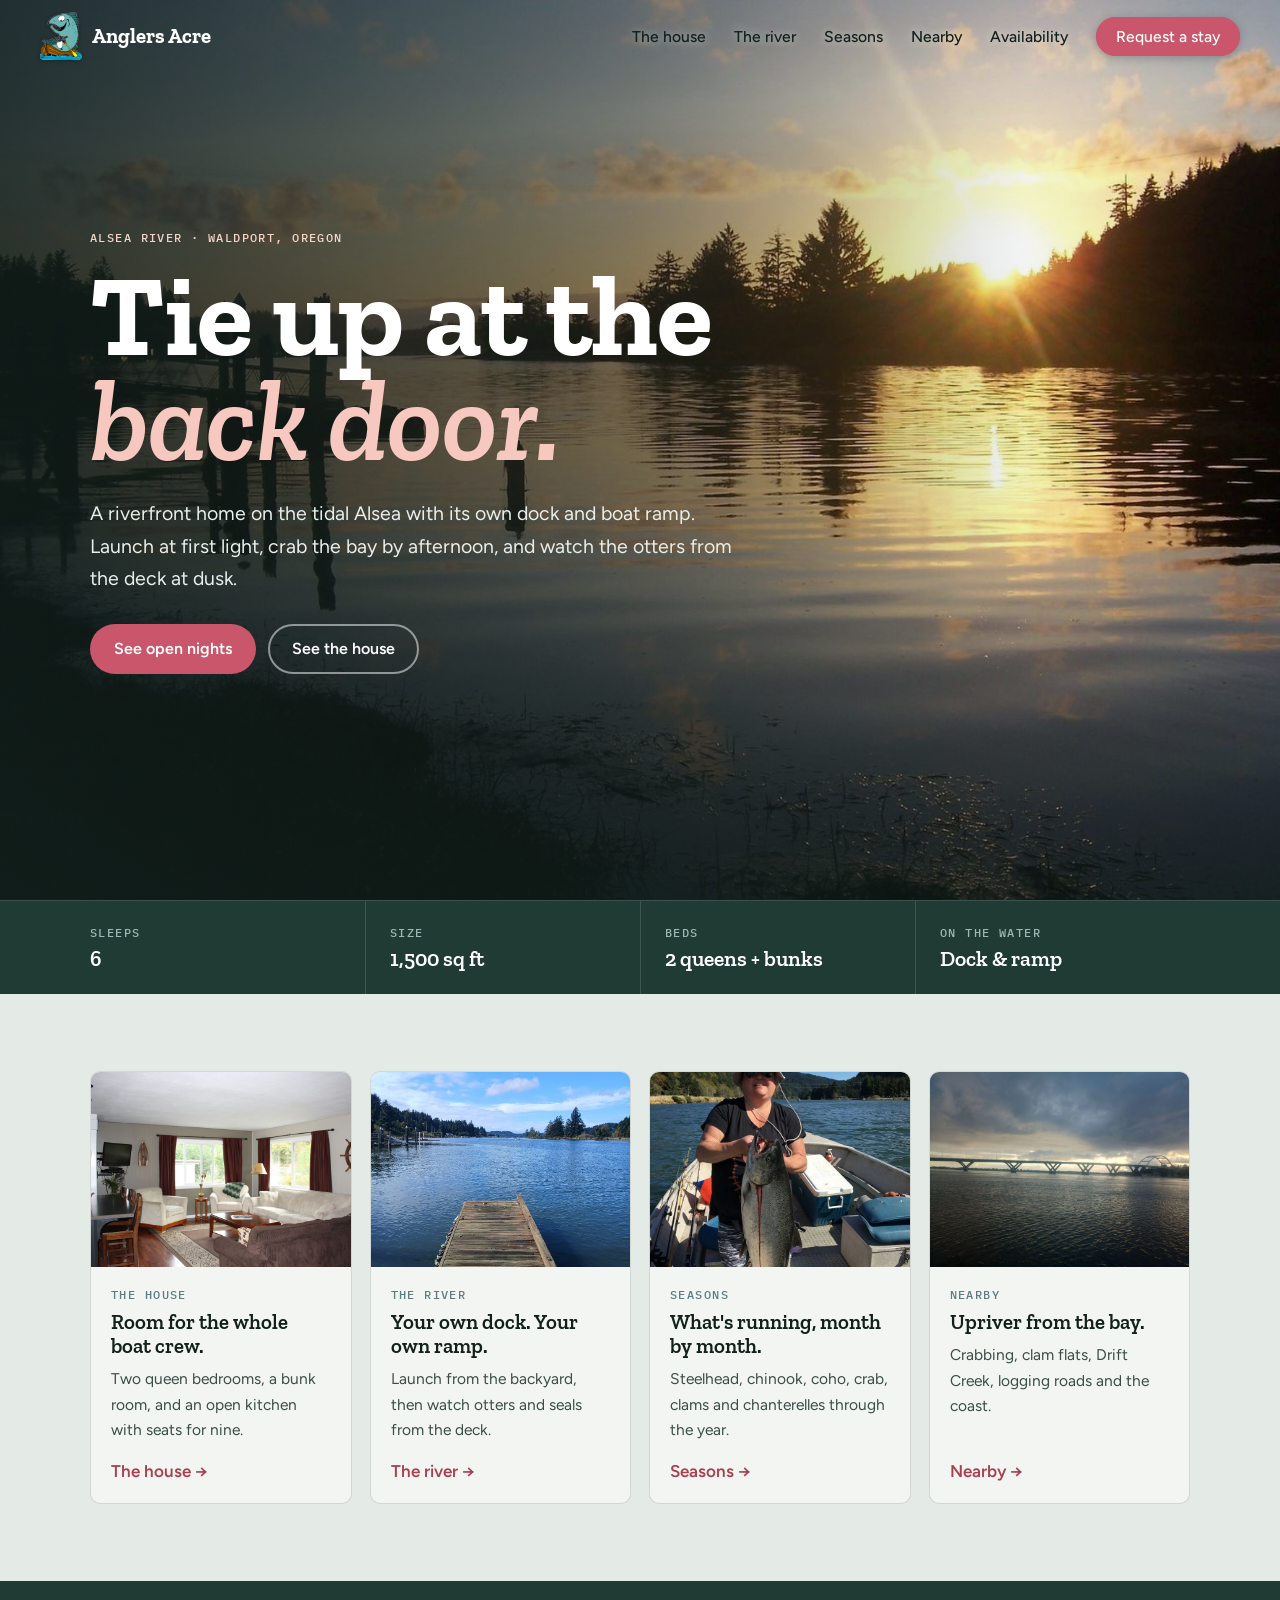
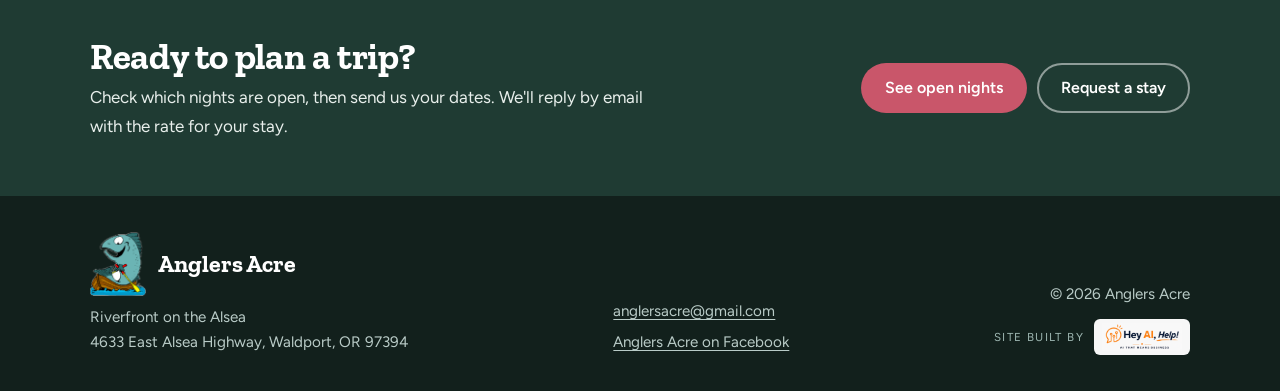
==== index.html @ c08b8426 "Anglers Acre website Seven-page static site for Anglers Acre, a riverfront rental on the Alsea River" ====
<!doctype html>
<html lang="en">
<head>
<meta charset="utf-8">
<meta name="viewport" content="width=device-width, initial-scale=1">
<title>Anglers Acre | Riverfront Rental on the Alsea River, Waldport, Oregon</title>
<meta name="description" content="A three-bedroom riverfront home on the tidal Alsea River near Waldport, Oregon, with a private dock and boat ramp. Fish, crab, clam and watch the river from the back deck.">
<meta property="og:title" content="Anglers Acre — Riverfront on the Alsea">
<meta property="og:description" content="Private dock and boat ramp, three sleeping areas, and the Alsea River out the back door. Waldport, Oregon.">
<meta property="og:type" content="website">
<meta property="og:image" content="https://anglersacre.com/images/photos/hero-sunset-1600.jpg">
<meta property="og:url" content="https://anglersacre.com/">
<link rel="canonical" href="https://anglersacre.com/">
<link rel="preload" as="image" href="images/photos/hero-sunset-1600.jpg" imagesrcset="images/photos/hero-sunset-900.jpg 900w, images/photos/hero-sunset-1600.jpg 1600w" imagesizes="100vw">
<link rel="icon" href="/images/favicon-64.png" type="image/png">
<link rel="apple-touch-icon" href="/images/apple-touch-icon.png">
<link rel="preconnect" href="https://fonts.googleapis.com">
<link rel="preconnect" href="https://fonts.gstatic.com" crossorigin>
<link href="https://fonts.googleapis.com/css2?family=Figtree:wght@400;500;600&family=IBM+Plex+Mono:wght@500&family=Zilla+Slab:ital,wght@0,600;0,700;1,600&display=swap" rel="stylesheet">
<link rel="stylesheet" href="css/styles.css">
<script type="application/ld+json">
{
  "@context": "https://schema.org",
  "@type": "VacationRental",
  "name": "Anglers Acre",
  "url": "https://anglersacre.com/",
  "image": "https://anglersacre.com/images/photos/hero-sunset-1600.jpg",
  "logo": "https://anglersacre.com/images/logo.png",
  "sameAs": ["https://www.facebook.com/Anglers-Acre-401873870023617/"],
  "description": "Riverfront vacation home on the Alsea River with a private dock and boat ramp.",
  "email": "anglersacre@gmail.com",
  "address": {
    "@type": "PostalAddress",
    "streetAddress": "4633 East Alsea Highway",
    "addressLocality": "Waldport",
    "addressRegion": "OR",
    "postalCode": "97394",
    "addressCountry": "US"
  },
  "containsPlace": {
    "@type": "Accommodation",
    "floorSize": { "@type": "QuantitativeValue", "value": 1500, "unitCode": "FTK" },
    "numberOfBedrooms": 2,
    "occupancy": { "@type": "QuantitativeValue", "maxValue": 6 }
  },
  "amenityFeature": [
    { "@type": "LocationFeatureSpecification", "name": "Private boat dock", "value": true },
    { "@type": "LocationFeatureSpecification", "name": "Private boat ramp", "value": true },
    { "@type": "LocationFeatureSpecification", "name": "Full kitchen", "value": true }
  ]
}
</script>
</head>
<body>
<a class="skip" href="#main">Skip to content</a>

<header class="site-head" id="top">
  <a class="brand" href="#top" aria-label="Anglers Acre home">
    <img class="brand-mark" src="images/logo.png" alt="" width="116" height="132">
    <span>Anglers Acre</span>
  </a>
  <nav class="nav" aria-label="Main">
    <button class="nav-toggle" aria-expanded="false" aria-controls="nav-list">Menu</button>
    <ul id="nav-list">
      <li><a href="house.html">The house</a></li>
      <li><a href="river.html">The river</a></li>
      <li><a href="seasons.html">Seasons</a></li>
      <li><a href="nearby.html">Nearby</a></li>
      <li><a href="availability.html">Availability</a></li>
      <li><a class="nav-cta" href="book.html">Request a stay</a></li>
    </ul>
  </nav>
</header>

<main id="main">

  <!-- HERO: the dock at dusk -->
  <section class="hero" aria-labelledby="hero-title">
    <img class="hero-photo" src="images/photos/hero-sunset-900.jpg" srcset="images/photos/hero-sunset-900.jpg 900w, images/photos/hero-sunset-1600.jpg 1600w" sizes="100vw" alt="Sunset over the Alsea River, with dock pilings and spruce on the far bank" fetchpriority="high" decoding="async">

    <div class="hero-copy">
      <p class="eyebrow mono">Alsea River &middot; Waldport, Oregon</p>
      <h1 id="hero-title">Tie up at the<br><em>back door.</em></h1>
      <p class="lede">A riverfront home on the tidal Alsea with its own dock and boat ramp. Launch at first light, crab the bay by afternoon, and watch the otters from the deck at dusk.</p>
      <div class="hero-actions">
        <a class="btn btn-accent" href="availability.html">See open nights</a>
        <a class="btn btn-ghost" href="house.html">See the house</a>
      </div>
    </div>
  </section>

  <!-- QUICK FACTS: a tackle-box tag strip -->
  <section class="facts" aria-label="Quick facts">
    <ul>
      <li><span class="mono">Sleeps</span><strong>6</strong></li>
      <li><span class="mono">Size</span><strong>1,500 sq ft</strong></li>
      <li><span class="mono">Beds</span><strong>2 queens + bunks</strong></li>
      <li><span class="mono">On the water</span><strong>Dock &amp; ramp</strong></li>
    </ul>
  </section>

  <!-- PREVIEWS: one card per page -->
  <section class="previews" aria-label="Explore Anglers Acre">
    <div class="wrap">
      <div class="preview-grid">
        <a class="preview" href="house.html">
          <span class="preview-img"><img src="images/photos/living-room-900.jpg" alt="Living room with sofas and windows onto the yard" loading="lazy" decoding="async"></span>
          <span class="eyebrow mono">The house</span>
          <span class="preview-title">Room for the whole boat crew.</span>
          <span class="preview-text">Two queen bedrooms, a bunk room, and an open kitchen with seats for nine.</span>
          <span class="preview-go">The house &rarr;</span>
        </a>
        <a class="preview" href="river.html">
          <span class="preview-img"><img src="images/photos/dock-blue-sky-900.jpg" alt="Wooden dock reaching into the river under a blue sky" loading="lazy" decoding="async"></span>
          <span class="eyebrow mono">The river</span>
          <span class="preview-title">Your own dock. Your own ramp.</span>
          <span class="preview-text">Launch from the backyard, then watch otters and seals from the deck.</span>
          <span class="preview-go">The river &rarr;</span>
        </a>
        <a class="preview" href="seasons.html">
          <span class="preview-img"><img src="images/photos/catch-chinook-boat-900.jpg" alt="A guest in a boat holding up a large chinook salmon" loading="lazy" decoding="async"></span>
          <span class="eyebrow mono">Seasons</span>
          <span class="preview-title">What's running, month by month.</span>
          <span class="preview-text">Steelhead, chinook, coho, crab, clams and chanterelles through the year.</span>
          <span class="preview-go">Seasons &rarr;</span>
        </a>
        <a class="preview" href="nearby.html">
          <span class="preview-img"><img src="images/photos/alsea-bay-bridge-900.jpg" alt="The arched Alsea Bay Bridge over the bay at Waldport" loading="lazy" decoding="async"></span>
          <span class="eyebrow mono">Nearby</span>
          <span class="preview-title">Upriver from the bay.</span>
          <span class="preview-text">Crabbing, clam flats, Drift Creek, logging roads and the coast.</span>
          <span class="preview-go">Nearby &rarr;</span>
        </a>
      </div>
    </div>
  </section>

  <!-- CTA -->
  <section class="cta-band" aria-labelledby="cta-title">
    <div class="wrap cta-inner">
      <div>
        <h2 id="cta-title">Ready to plan a trip?</h2>
        <p>Check which nights are open, then send us your dates. We'll reply by email with the rate for your stay.</p>
      </div>
      <div class="cta-actions">
        <a class="btn btn-accent" href="availability.html">See open nights</a>
        <a class="btn btn-ghost" href="book.html">Request a stay</a>
      </div>
    </div>
  </section>

</main>

<footer class="site-foot">
  <div class="wrap foot-grid">
    <div>
      <p class="foot-brand"><img src="images/logo.png" alt="" width="116" height="132" loading="lazy">Anglers Acre</p>
      <p>Riverfront on the Alsea<br>4633 East Alsea Highway, Waldport, OR 97394</p>
    </div>
    <div>
      <p><a href="mailto:anglersacre@gmail.com">anglersacre@gmail.com</a></p>
      <p><a href="https://www.facebook.com/Anglers-Acre-401873870023617/" rel="noopener">Anglers Acre on Facebook</a></p>
    </div>
    <div class="foot-copy">
      <span>&copy; <span id="year">2026</span> Anglers Acre</span>
      <span class="built-by">Site built by
        <a href="https://heyaihelp.com" target="_blank" rel="noopener" aria-label="Hey AI, Help! (opens HeyAIHelp.com)"><img src="images/heyaihelp-logo.png" alt="Hey AI, Help! AI that means business" width="440" height="154" loading="lazy"></a>
      </span>
    </div>
  </div>
</footer>

<script src="js/main.js" defer></script>
</body>
</html>
---- css/styles.css ----
/* Anglers Acre — palette from the river at dusk */
:root {
  --fog: #e4eae6;       /* page background: coastal fog */
  --paper: #f2f5f2;     /* cards */
  --ink: #12201c;       /* text */
  --spruce: #1f3b33;    /* deep sections */
  --tide: #5c7c82;      /* secondary text, rules */
  --steelhead: #c9566a; /* accent: the steelhead's red stripe */
  --steelhead-dk: #a8404f;
  --line: rgba(18, 32, 28, .14);

  --display: "Zilla Slab", Georgia, serif;
  --body: "Figtree", system-ui, sans-serif;
  --mono: "IBM Plex Mono", ui-monospace, monospace;

  --wrap: 1180px;
  --gutter: clamp(16px, 4vw, 40px);
  --radius: 10px;
  --section: clamp(48px, 6vw, 80px);
}

*, *::before, *::after { box-sizing: border-box; }
html { scroll-behavior: smooth; scroll-padding-top: 72px; }
body {
  margin: 0;
  background: var(--fog);
  color: var(--ink);
  font: 400 1.0625rem/1.65 var(--body);
  -webkit-font-smoothing: antialiased;
}
img, svg { display: block; max-width: 100%; }
[hidden] { display: none !important; }
a { color: inherit; text-underline-offset: .2em; }
a:hover { color: var(--steelhead-dk); }
:focus-visible { outline: 3px solid var(--steelhead); outline-offset: 3px; border-radius: 4px; }

h1, h2, h3 { font-family: var(--display); font-weight: 700; line-height: 1.05; margin: 0; letter-spacing: -.01em; }
h2 { font-size: clamp(2rem, 4.4vw, 3.2rem); max-width: 18ch; }
h3 { font-size: 1.35rem; font-weight: 600; }
p { margin: 0 0 1em; }

.mono { font-family: var(--mono); font-weight: 500; font-size: .74rem; letter-spacing: .12em; text-transform: uppercase; }
.eyebrow { color: var(--tide); margin-bottom: 14px; }
.wrap { max-width: var(--wrap); margin: 0 auto; padding: 0 var(--gutter); }
.section-head { max-width: 640px; margin-bottom: clamp(24px, 3vw, 36px); }
.section-head h2 { margin-bottom: 14px; }
.section-head > p:last-child { margin-bottom: 0; }
.section-head > p:last-child { color: #3a4d48; font-size: 1.1rem; }

.skip { position: absolute; left: -9999px; top: 8px; background: var(--ink); color: #fff; padding: 8px 14px; z-index: 100; }
.skip:focus { left: 8px; }

/* ---------- buttons ---------- */
.btn {
  display: inline-block; text-decoration: none; cursor: pointer;
  font: 600 1rem/1 var(--body); padding: 15px 22px; border-radius: 999px;
  border: 2px solid transparent; transition: background .2s, color .2s, border-color .2s;
}
.btn-accent { background: var(--steelhead); color: #fff; }
.btn-accent:hover { background: var(--steelhead-dk); color: #fff; }
.btn-ghost { border-color: rgba(255,255,255,.5); color: #fff; }
.btn-ghost:hover { border-color: #fff; color: #fff; background: rgba(255,255,255,.08); }

/* ---------- header ---------- */
.site-head {
  position: absolute; inset: 0 0 auto; z-index: 20;
  display: flex; align-items: center; justify-content: space-between;
  padding: 18px var(--gutter); color: #fff;
}
.site-head.is-stuck {
  position: fixed; background: rgba(18, 32, 28, .92); backdrop-filter: blur(8px);
  padding-top: 12px; padding-bottom: 12px;
}
.brand { display: flex; align-items: center; gap: 10px; white-space: nowrap; text-decoration: none; font: 700 1.3rem/1 var(--display); }
.brand:hover { color: #fff; }
.brand-mark { width: auto; height: 48px; margin: -6px 0; filter: drop-shadow(0 1px 2px rgba(0,0,0,.35)); }
.nav ul { list-style: none; margin: 0; padding: 0; display: flex; align-items: center; gap: 28px; }
.nav a { text-decoration: none; font-weight: 500; font-size: .98rem; }
.nav a:hover { color: #f3c9c2; }
.nav .nav-cta {
  background: var(--steelhead); color: #fff; border: 2px solid var(--steelhead);
  padding: 8px 18px; border-radius: 999px; box-shadow: 0 2px 10px rgba(18,32,28,.25);
}
.nav .nav-cta:hover { background: var(--steelhead-dk); border-color: var(--steelhead-dk); color: #fff; }
.nav-toggle { display: none; }
@media (min-width: 761px) {
  .site-head:not(.solid):not(.is-stuck) .nav a { color: var(--ink); text-shadow: 0 0 10px rgba(255,255,255,.55); }
  .site-head:not(.solid):not(.is-stuck) .nav a:hover { color: var(--steelhead-dk); }
  .site-head:not(.solid):not(.is-stuck) .nav .nav-cta { color: #fff; text-shadow: none; }
  .site-head:not(.solid):not(.is-stuck) .nav .nav-cta:hover { color: #fff; }
}

/* ---------- hero ---------- */
.hero {
  position: relative; min-height: min(100vh, 900px); min-height: min(100svh, 900px);
  display: flex; align-items: center; overflow: hidden; color: #fff;
  background: var(--spruce);
}
.hero-photo { position: absolute; inset: 0; width: 100%; height: 100%; object-fit: cover; object-position: 70% 55%; }
.hero::after { /* keep the headline readable over the sky */
  content: ""; position: absolute; inset: 0;
  background:
    linear-gradient(90deg, rgba(18,32,28,.78) 0%, rgba(18,32,28,.4) 50%, rgba(18,32,28,.05) 80%),
    linear-gradient(0deg, rgba(18,32,28,.55) 0%, transparent 35%);
  pointer-events: none;
}
.hero-copy {
  position: relative; z-index: 2; max-width: var(--wrap); width: 100%;
  margin: 0 auto; padding: 110px var(--gutter) 12vh;
}
.hero .eyebrow { color: #f3d6c8; }
.hero h1 { font-size: clamp(3.2rem, 9vw, 7.2rem); line-height: .92; margin-bottom: 24px; }
.hero h1 em { font-style: italic; font-weight: 600; color: #f6c8bf; }
.lede { max-width: 34em; font-size: clamp(1.05rem, 1.6vw, 1.22rem); color: #e8efec; }
.hero-actions { display: flex; flex-wrap: wrap; gap: 12px; margin-top: 30px; }


/* ---------- quick facts ---------- */
.facts { background: var(--spruce); color: #fff; border-top: 1px solid rgba(255,255,255,.12); }
.facts ul {
  list-style: none; margin: 0 auto; padding: 0 var(--gutter); max-width: var(--wrap);
  display: grid; grid-template-columns: repeat(4, 1fr);
}
.facts li { padding: 22px 0; display: flex; flex-direction: column; gap: 4px; }
.facts li + li { padding-left: 24px; border-left: 1px solid rgba(255,255,255,.14); }
.facts .mono { color: #9fb8b3; }
.facts strong { font: 600 1.35rem/1.2 var(--display); }

/* ---------- house ---------- */
.house { padding: var(--section) 0; }
.rooms { display: grid; grid-template-columns: repeat(4, 1fr); gap: 18px; }
.room { background: var(--paper); border: 1px solid var(--line); border-radius: var(--radius); padding: 24px; }
.room-art { color: var(--tide); width: 84px; margin-bottom: 18px; }
.room h3 { margin-bottom: 8px; }
.room p { color: #3a4d48; font-size: .98rem; margin: 0; }

.gallery {
  margin: 28px 0 0; display: grid; gap: 12px; grid-auto-flow: dense;
  grid-template-columns: repeat(4, 1fr); grid-auto-rows: 190px;
}
.shot { position: relative; margin: 0; border-radius: var(--radius); overflow: hidden; background: var(--tide); }
.shot img { width: 100%; height: 100%; object-fit: cover; transition: transform .6s ease; }
.shot:hover img { transform: scale(1.03); }
.shot img[src*="bath-vanity"] { object-position: 50% 80%; }
.shot img[src*="images/photos/bathroom"] { object-position: 50% 60%; }
.shot-big { grid-column: span 2; grid-row: span 2; }
.shot-wide { grid-column: span 2; }
.shot figcaption {
  position: absolute; left: 12px; bottom: 12px; color: #fff;
  background: rgba(18,32,28,.66); padding: 6px 10px; border-radius: 6px;
}
.river-photos { display: grid; grid-template-columns: 1.4fr 1fr; gap: 14px; height: 420px; }
.river .sightings { margin-top: 24px; }
.river-grid p:last-of-type { margin-bottom: 0; }
.nearby-photos { display: grid; grid-template-columns: 1fr 1fr; gap: 14px; height: 280px; margin-bottom: 28px; }

/* ---------- river ---------- */
.river { background: var(--spruce); color: #e8efec; padding: var(--section) 0; }
.river .eyebrow { color: #9fb8b3; }
.river h2 { color: #fff; margin-bottom: 22px; }
.river-grid { display: grid; grid-template-columns: 1.3fr 1fr; gap: clamp(32px, 6vw, 88px); align-items: center; }
.river-grid p { max-width: 36em; }
.sightings { list-style: none; margin: 0; padding: 0; border-top: 1px solid rgba(255,255,255,.18); }
.sightings li {
  display: flex; justify-content: space-between; align-items: baseline; gap: 16px;
  padding: 18px 0; border-bottom: 1px solid rgba(255,255,255,.18);
  font: 600 1.3rem/1.2 var(--display); color: #fff;
}
.sightings .mono { order: 2; color: #f3c9c2; }

/* ---------- river photo strip ---------- */
.strip { padding: var(--section) 0 0; }
.strip-head h2 { margin-bottom: 20px; }
.strip-list {
  list-style: none; margin: 0; display: flex; gap: 12px; overflow-x: auto;
  scroll-snap-type: x mandatory; scroll-padding-left: max(var(--gutter), calc((100vw - var(--wrap)) / 2 + var(--gutter)));
  padding: 0 var(--gutter) 10px max(var(--gutter), calc((100vw - var(--wrap)) / 2 + var(--gutter)));
  scrollbar-width: thin;
}
.strip-list li { flex: 0 0 auto; scroll-snap-align: start; }
.strip-list .shot { width: 300px; height: 400px; }

/* ---------- season board (signature) ---------- */
.seasons { padding: var(--section) 0; }
.board {
  background: var(--paper); border: 1px solid var(--line); border-radius: var(--radius);
  padding: 10px 18px 14px; overflow-x: auto;
}
.board-row {
  display: grid; grid-template-columns: minmax(150px, 210px) repeat(12, minmax(30px, 1fr));
  align-items: center; min-width: 620px; position: relative;
}
.board-row + .board-row { border-top: 1px solid var(--line); }
.board-label { font: 600 1.05rem/1.2 var(--display); padding: 14px 12px 14px 0; position: sticky; left: 0; z-index: 1; background: var(--paper); }
.board-label small { display: block; font: 500 .66rem/1.4 var(--mono); letter-spacing: .1em; text-transform: uppercase; color: var(--tide); }
.board-months span { font: 500 .72rem/1 var(--mono); color: var(--tide); text-align: center; padding: 12px 0; }
.board-months .board-label { text-align: left; font: 500 .72rem/1 var(--mono); letter-spacing: .12em; text-transform: uppercase; }
.cell { height: 16px; margin: 0 1px; border-radius: 3px; }
.cell.s1 { background: rgba(201, 86, 106, .22); }
.cell.s2 { background: rgba(201, 86, 106, .55); }
.cell.s3 { background: var(--steelhead); }
.board-months .is-now { color: var(--ink); font-weight: 700; }
.board-months .is-now::after { content: ""; display: block; width: 6px; height: 6px; margin: 6px auto 0; border-radius: 50%; background: var(--ink); }
.cell.is-now { box-shadow: 0 0 0 2px var(--ink); }
.cell.s0.is-now { background: rgba(18,32,28,.06); }

.board-key { display: flex; flex-wrap: wrap; gap: 20px; margin-top: 16px; color: var(--tide); }
.board-key span { display: inline-flex; align-items: center; gap: 8px; }
.board-key i { width: 22px; height: 12px; border-radius: 3px; display: inline-block; }
.board-key .k1 { background: rgba(201,86,106,.22); }
.board-key .k2 { background: rgba(201,86,106,.55); }
.board-key .k3 { background: var(--steelhead); }
.board-key .now-key i { box-shadow: 0 0 0 2px var(--ink); background: transparent; }
.board-now { margin: 16px 0 0; font: 600 1.25rem/1.4 var(--display); max-width: 40em; }
.board-now:empty { display: none; }

.catches-head { margin-top: clamp(32px, 4vw, 48px); }
.catches-head .eyebrow { margin-bottom: 8px; }
.catches-head h3 { font-size: clamp(1.4rem, 2.4vw, 1.8rem); margin-bottom: 16px; }
.catches { display: flex; gap: 12px; height: 270px; }
.catches .shot { flex: clamp(1, var(--ar), 1.4) 1 0; min-width: 0; }

/* ---------- nearby ---------- */
.nearby { padding: 0 0 var(--section); }
.reach { display: grid; grid-template-columns: repeat(3, 1fr); gap: 0; border-top: 2px solid var(--ink); }
.reach-col { padding: 22px 28px 0 0; }
.reach-col + .reach-col { padding-left: 28px; border-left: 1px solid var(--line); }
.reach-col h3 { margin-bottom: 16px; }
.reach-col h3 .mono { display: block; color: var(--steelhead-dk); margin-bottom: 8px; }
.reach-col ul { list-style: none; margin: 0; padding: 0; }
.reach-col li { padding: 10px 0; border-bottom: 1px solid var(--line); color: #3a4d48; }
.reach-col li strong { color: var(--ink); font-weight: 600; }

/* ---------- book ---------- */
.book { background: var(--spruce); color: #e8efec; padding: var(--section) 0; }
.book .eyebrow { color: #9fb8b3; }
.book h2 { color: #fff; margin-bottom: 20px; }
.book-grid { display: grid; grid-template-columns: 1fr 1.15fr; gap: clamp(32px, 6vw, 80px); align-items: start; }
.book-direct { margin-top: 20px; }
.book-logo { width: auto; height: 96px; margin-bottom: 14px; filter: drop-shadow(0 2px 4px rgba(0,0,0,.3)); }
.book-direct a, .book address a { color: #f6c8bf; font-weight: 600; }
.book address { font-style: normal; color: #b9cbc7; margin-top: 16px; }

.book-form { background: var(--paper); color: var(--ink); border-radius: 14px; padding: clamp(22px, 4vw, 36px); display: grid; gap: 16px; }
.book-form label { display: grid; gap: 6px; font-weight: 600; font-size: .95rem; }
.book-form .opt { font-weight: 400; color: var(--tide); }
.field-row { display: grid; grid-template-columns: 1fr 1fr; gap: 16px; }
.book-form input, .book-form select, .book-form textarea {
  font: 400 1rem/1.4 var(--body); color: var(--ink); width: 100%;
  background: #fff; border: 1.5px solid #b7c5c1; border-radius: 8px; padding: 12px 13px;
}
.book-form input:focus, .book-form select:focus, .book-form textarea:focus { outline: none; border-color: var(--steelhead); box-shadow: 0 0 0 3px rgba(201,86,106,.2); }
.book-form .btn { justify-self: start; border: 0; }
.form-note { font-size: .88rem; color: var(--tide); margin: 0; }
.form-error { color: var(--steelhead-dk); font-weight: 600; margin: 0; }
.hp { position: absolute; left: -9999px; }

/* ---------- footer ---------- */
.site-foot { background: var(--ink); color: #b9cbc7; padding: 36px 0; font-size: .95rem; }
.site-foot p { margin-bottom: .4em; }
.site-foot p:last-child { margin-bottom: 0; }
.foot-grid { display: grid; grid-template-columns: 1.4fr 1fr auto; gap: 24px; align-items: end; }
.foot-brand { font: 700 1.5rem/1 var(--display); color: #fff; display: flex; align-items: center; gap: 12px; }
.foot-brand img { width: auto; height: 64px; }
.site-foot a:hover { color: #f6c8bf; }
.foot-copy { margin: 0; display: flex; flex-direction: column; align-items: flex-end; gap: 12px; }
.built-by { display: flex; align-items: center; gap: 10px; font-size: .72rem; letter-spacing: .12em; text-transform: uppercase; white-space: nowrap; color: #9fb8b3; }
.built-by a { display: block; background: #f7f7f7; border-radius: 6px; padding: 4px 8px; transition: transform .2s, box-shadow .2s; }
.built-by a:hover { transform: translateY(-2px); box-shadow: 0 8px 20px rgba(0,0,0,.4); }
.built-by img { height: 28px; width: 80px; max-width: none; }

/* ---------- inner pages ---------- */
.inner h1 { font-size: clamp(2.2rem, 5vw, 3.6rem); max-width: 18ch; }
.inner .section-head h1 { margin-bottom: 14px; }
.river h1, .book h1 { color: #fff; margin-bottom: 20px; }
.inner > section:first-child { padding-top: clamp(36px, 5vw, 60px); }
.inner > .nearby:first-child { padding-bottom: var(--section); }
.inner > .strip { padding-bottom: 0; }
.next-page { padding: clamp(28px, 4vw, 44px) 0; border-top: 1px solid var(--line); }
.inner > .river + .strip + .next-page, .inner > .book + .next-page { border-top: 0; }
.next-page a {
  display: inline-flex; flex-direction: column; gap: 4px; text-decoration: none;
  font: 700 clamp(1.5rem, 3vw, 2rem)/1.1 var(--display); color: var(--ink);
}
.next-page a .mono { color: var(--tide); }
.next-page a:hover { color: var(--steelhead-dk); }

/* ---------- home previews ---------- */
.previews { padding: var(--section) 0; }
.preview-grid { display: grid; grid-template-columns: repeat(4, 1fr); gap: 18px; }
.preview {
  display: flex; flex-direction: column; text-decoration: none; color: var(--ink);
  background: var(--paper); border: 1px solid var(--line); border-radius: var(--radius); overflow: hidden;
  transition: border-color .2s, transform .2s;
}
.preview:hover { border-color: var(--ink); color: var(--ink); transform: translateY(-2px); }
.preview-img { display: block; aspect-ratio: 4 / 3; overflow: hidden; background: var(--tide); }
.preview-img img { width: 100%; height: 100%; object-fit: cover; }
.preview .eyebrow { margin: 18px 20px 6px; }
.preview-title { margin: 0 20px 8px; font: 600 1.3rem/1.15 var(--display); }
.preview-text { margin: 0 20px; color: #3a4d48; font-size: .97rem; }
.preview-go { margin: auto 20px 18px; padding-top: 14px; font-weight: 600; color: var(--steelhead-dk); }

.cta-band { background: var(--spruce); color: #e8efec; padding: clamp(36px, 5vw, 56px) 0; }
.cta-inner { display: grid; grid-template-columns: 1fr auto; gap: 28px; align-items: center; }
.cta-inner h2 { color: #fff; font-size: clamp(1.7rem, 3vw, 2.3rem); margin-bottom: 8px; max-width: none; }
.cta-inner p { margin: 0; max-width: 34em; }
.cta-actions { display: flex; flex-wrap: wrap; gap: 10px; }

/* ---------- availability page ---------- */
.site-head.solid { position: sticky; top: 0; background: var(--ink); }
.nav a[aria-current="page"]:not(.nav-cta) { text-decoration: underline; text-decoration-color: var(--steelhead); text-decoration-thickness: 2px; text-underline-offset: .45em; }
.cal-link { color: #fff; font-weight: 600; }
.btn-quiet { background: transparent; color: var(--ink); border-color: var(--line); }
.btn-quiet:hover { border-color: var(--ink); color: var(--ink); }

.avail { padding: clamp(32px, 4vw, 52px) 0 var(--section); }
.avail h1 { font-size: clamp(2.2rem, 5vw, 3.6rem); max-width: 16ch; margin-bottom: 18px; }
.cal-bar { display: flex; align-items: center; justify-content: space-between; gap: 12px; margin-bottom: 12px; }
.cal-range { margin: 0; color: var(--ink); font-size: .82rem; }
.cal-nav {
  width: 44px; height: 44px; border-radius: 50%; cursor: pointer;
  background: var(--paper); border: 1.5px solid var(--line); color: var(--ink); font-size: 1.2rem;
}
.cal-nav:hover:not(:disabled) { border-color: var(--ink); }
.cal-nav:disabled { opacity: .35; cursor: default; }

.cal-months { display: grid; grid-template-columns: 1fr 1fr; gap: 18px; min-height: 300px; }
.cal-loading { color: var(--tide); grid-column: 1 / -1; }
.cal-month { background: var(--paper); border: 1px solid var(--line); border-radius: var(--radius); padding: 16px 16px 14px; }
.cal-title { font-size: 1.3rem; font-weight: 600; margin-bottom: 10px; }
.cal-grid { display: grid; grid-template-columns: repeat(7, 1fr); gap: 4px; }
.cal-dow { text-align: center; color: var(--tide); padding-bottom: 6px; font-size: .68rem; }
.cal-day {
  height: 44px; border: 0; border-radius: 8px; cursor: pointer;
  font: 500 .98rem/1 var(--body); color: var(--ink); background: #fff;
  box-shadow: inset 0 0 0 1px var(--line); position: relative;
}
.cal-day:hover:not(:disabled) { box-shadow: inset 0 0 0 2px var(--ink); }
.cal-day.is-today::after { content: ""; position: absolute; left: 50%; bottom: 6px; width: 4px; height: 4px; margin-left: -2px; border-radius: 50%; background: currentColor; }
.cal-day.is-past { background: transparent; box-shadow: none; color: rgba(18,32,28,.28); cursor: default; }
.cal-day.is-booked {
  color: rgba(18,32,28,.45); cursor: not-allowed;
  background: repeating-linear-gradient(135deg, rgba(92,124,130,.22) 0 4px, rgba(92,124,130,.08) 4px 8px);
  text-decoration: line-through;
}
.cal-day.is-booked:not([aria-disabled]) { cursor: pointer; }
.cal-day.is-stay { background: rgba(201,86,106,.2); box-shadow: none; }
.cal-day.is-arrive, .cal-day.is-leave { background: var(--steelhead); color: #fff; box-shadow: none; text-decoration: none; }

.cal-key { display: flex; flex-wrap: wrap; gap: 20px; margin: 12px 0 0; color: var(--tide); }
.cal-key span { display: inline-flex; align-items: center; gap: 8px; }
.cal-key i { width: 18px; height: 18px; border-radius: 5px; display: inline-block; }
.cal-key .k-open { background: #fff; box-shadow: inset 0 0 0 1px var(--line); }
.cal-key .k-booked { background: repeating-linear-gradient(135deg, rgba(92,124,130,.4) 0 3px, rgba(92,124,130,.12) 3px 6px); }
.cal-key .k-stay { background: var(--steelhead); }

.cal-pick {
  margin-top: 18px; padding: 16px 22px; border-radius: 14px; background: var(--spruce); color: #e8efec;
  display: flex; flex-wrap: wrap; align-items: center; justify-content: space-between; gap: 16px;
}
.cal-pick p { margin: 0; font-size: 1.05rem; }
.cal-pick strong { color: #fff; }
.cal-pick-actions { display: flex; flex-wrap: wrap; gap: 10px; }
.cal-pick .btn-quiet { color: #fff; border-color: rgba(255,255,255,.4); }
.cal-pick .btn-quiet:hover { border-color: #fff; }
.cal-pick .btn[aria-disabled="true"] { opacity: .45; cursor: not-allowed; }
.cal-status { margin: 12px 0 0; color: var(--tide); }
.cal-status:empty { display: none; }
.cal-status.is-error { color: var(--steelhead-dk); font-weight: 500; }

/* ---------- responsive ---------- */
@media (max-width: 960px) {
  .preview-grid { grid-template-columns: repeat(2, 1fr); }
  .cta-inner { grid-template-columns: 1fr; gap: 18px; }
  .rooms { grid-template-columns: repeat(2, 1fr); }
  .river-grid, .book-grid { grid-template-columns: 1fr; }
  .reach { grid-template-columns: 1fr; }
  .reach-col, .reach-col + .reach-col { padding: 24px 0 8px; border-left: 0; }
  .reach-col + .reach-col { border-top: 1px solid var(--line); }
}
@media (max-width: 760px) {
  .nav-toggle {
    display: block; font: 600 .95rem/1 var(--body); color: #fff; background: transparent;
    border: 2px solid rgba(255,255,255,.5); border-radius: 999px; padding: 9px 16px; cursor: pointer;
  }
  .nav ul {
    display: none; position: absolute; top: 100%; left: 12px; right: 12px;
    flex-direction: column; align-items: stretch; gap: 0;
    background: var(--ink); border-radius: 12px; padding: 8px;
  }
  .nav.is-open ul { display: flex; }
  .nav li a { display: block; padding: 14px 12px; }
  .nav .nav-cta { margin-top: 6px; text-align: center; }
  .facts ul { grid-template-columns: 1fr 1fr; }
  .facts li:nth-child(3) { padding-left: 0; border-left: 0; }
  .facts li:nth-child(n+3) { border-top: 1px solid rgba(255,255,255,.14); }
  .gallery { grid-template-columns: 1fr 1fr; grid-auto-rows: 150px; gap: 10px; }
  .gallery .shot-big { grid-row: span 2; }
  .strip-list .shot { width: 240px; height: 320px; }
  .catches { height: 220px; overflow-x: auto; scroll-snap-type: x mandatory; padding-bottom: 8px; margin-right: calc(-1 * var(--gutter)); }
  .catches .shot { flex: 0 0 calc(var(--ar) * 220px); scroll-snap-align: start; }
  .river-photos { height: 300px; }
  .nearby-photos { height: 170px; gap: 10px; }
  .foot-grid { grid-template-columns: 1fr; align-items: start; }
  .foot-copy { align-items: flex-start; }
  .cal-months { grid-template-columns: 1fr; min-height: 0; }
  .cal-day { height: auto; aspect-ratio: 1; }
}
@media (max-width: 520px) {
  .book-logo { display: none; }
  .preview-grid { grid-template-columns: 1fr; gap: 14px; }
  .preview { display: grid; grid-template-columns: 120px 1fr; }
  .preview-img { grid-row: span 4; aspect-ratio: auto; height: 100%; }
  .preview .eyebrow { margin: 14px 14px 4px; }
  .preview-title { margin: 0 14px 6px; font-size: 1.15rem; }
  .preview-text { margin: 0 14px; font-size: .92rem; }
  .preview-go { margin: 0 14px 14px; padding-top: 8px; font-size: .92rem; }
  .hero { min-height: 0; }
  .hero-copy { padding: 120px var(--gutter) 64px; }
  .room { display: grid; grid-template-columns: 52px 1fr; column-gap: 16px; padding: 18px; }
  .room-art { width: 52px; margin: 2px 0 0; grid-row: span 2; }
  .room h3 { margin-bottom: 4px; }
  .hero-photo { object-position: 62% 50%; }
  .hero::after { background: linear-gradient(180deg, rgba(18,32,28,.35) 0%, rgba(18,32,28,.72) 30%, rgba(18,32,28,.72) 70%, rgba(18,32,28,.4) 100%); }
  .rooms { grid-template-columns: 1fr; }
  .field-row { grid-template-columns: 1fr; }
}

@media (prefers-reduced-motion: reduce) {
  html { scroll-behavior: auto; }
  .shot img { transition: none; }
}
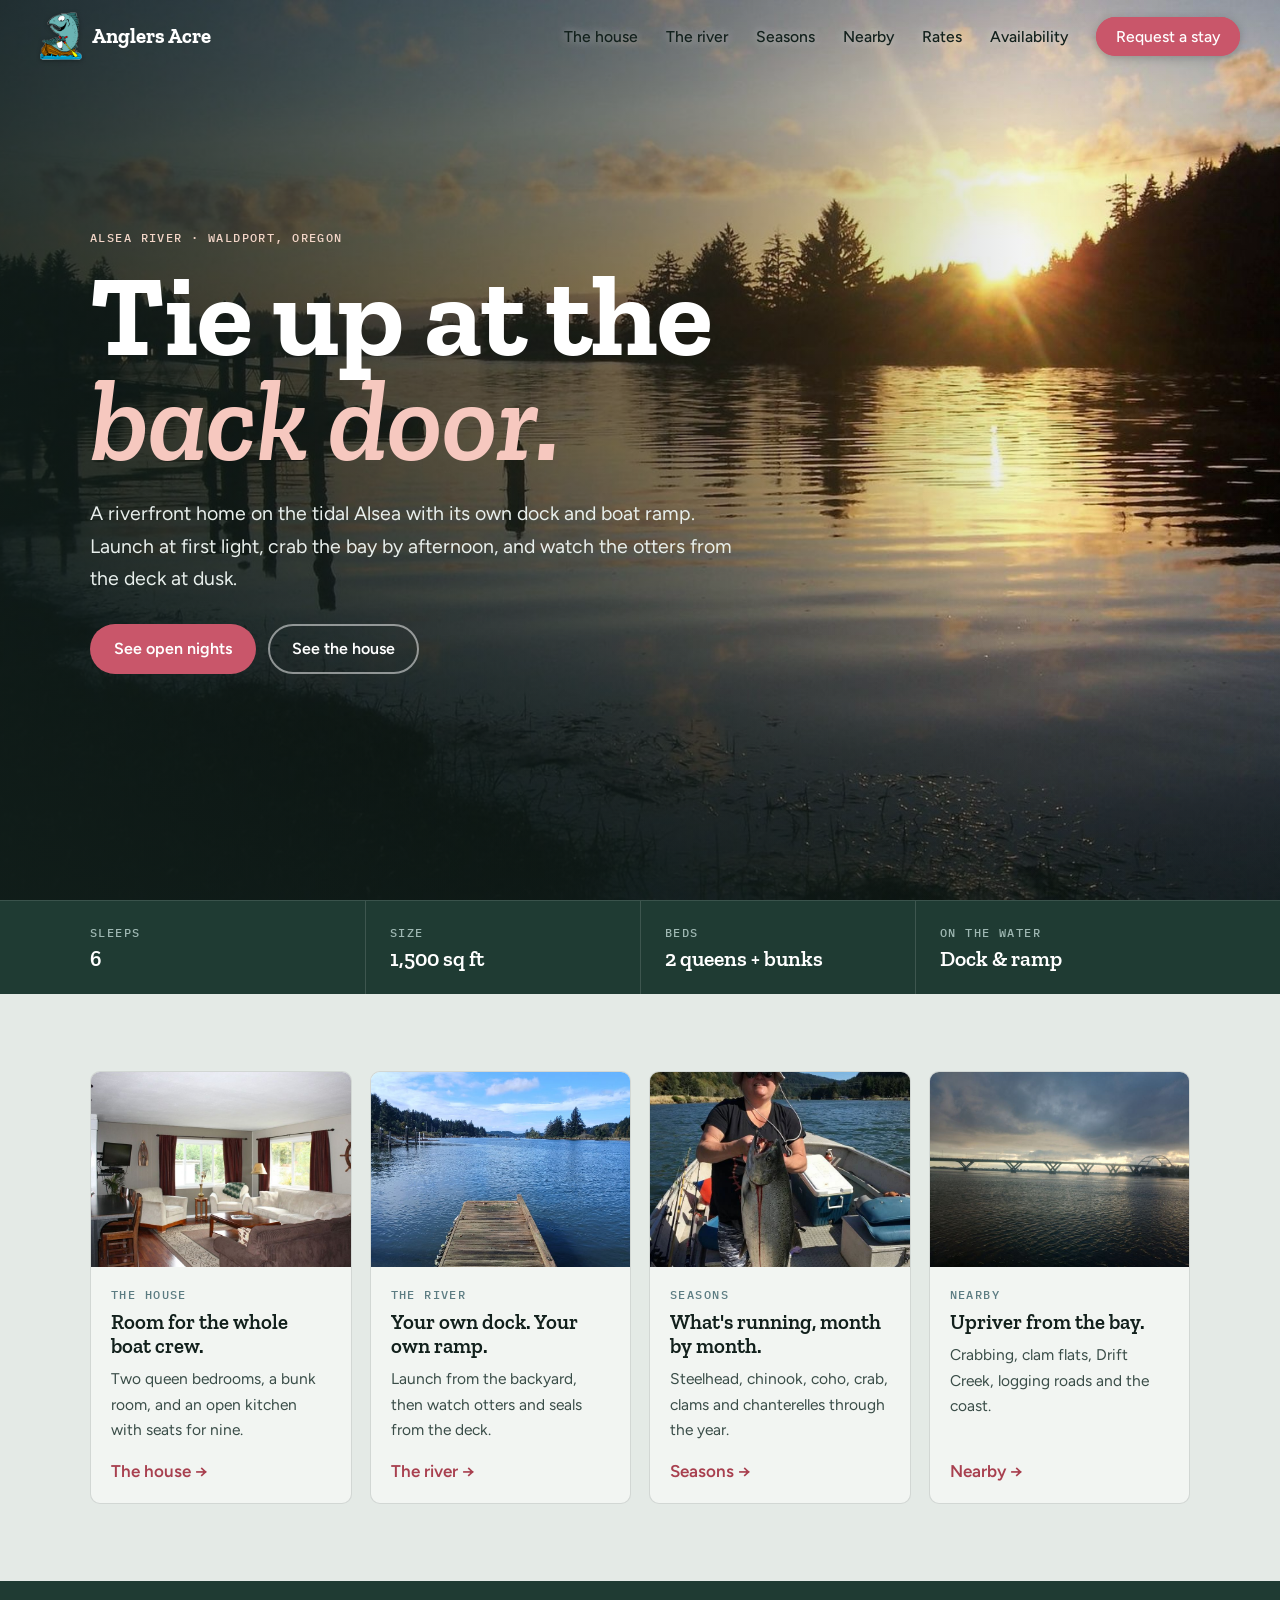
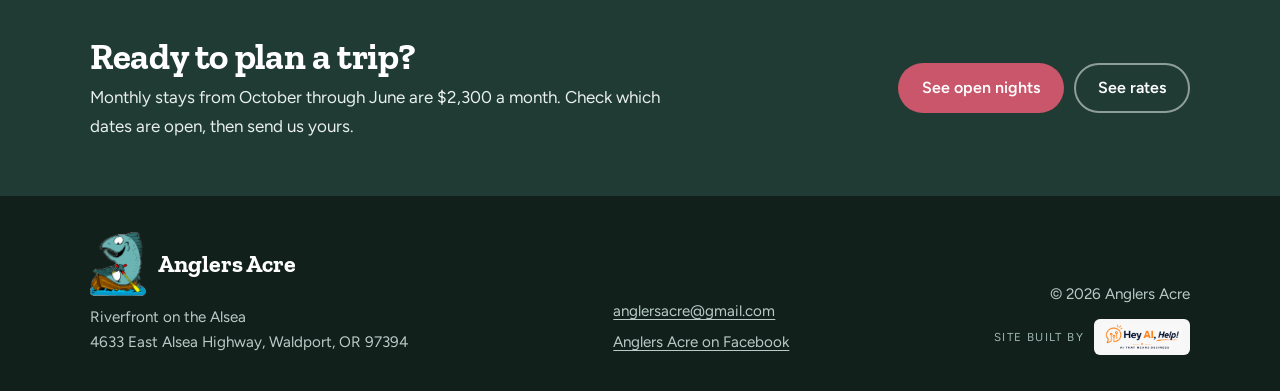
==== commit ee2066ad: "Add Rates page and nightly prices from the AA Rates calendar - New rates.html with matching short-te" ====
--- a/index.html
+++ b/index.html
@@ -66,6 +66,7 @@
       <li><a href="river.html">The river</a></li>
       <li><a href="seasons.html">Seasons</a></li>
       <li><a href="nearby.html">Nearby</a></li>
+      <li><a href="rates.html">Rates</a></li>
       <li><a href="availability.html">Availability</a></li>
       <li><a class="nav-cta" href="book.html">Request a stay</a></li>
     </ul>
@@ -140,11 +141,11 @@
     <div class="wrap cta-inner">
       <div>
         <h2 id="cta-title">Ready to plan a trip?</h2>
-        <p>Check which nights are open, then send us your dates. We'll reply by email with the rate for your stay.</p>
+        <p>Monthly stays from October through June are $2,300 a month. Check which dates are open, then send us yours.</p>
       </div>
       <div class="cta-actions">
         <a class="btn btn-accent" href="availability.html">See open nights</a>
-        <a class="btn btn-ghost" href="book.html">Request a stay</a>
+        <a class="btn btn-ghost" href="rates.html">See rates</a>
       </div>
     </div>
   </section>
--- a/css/styles.css
+++ b/css/styles.css
@@ -83,7 +83,7 @@
 }
 .nav .nav-cta:hover { background: var(--steelhead-dk); border-color: var(--steelhead-dk); color: #fff; }
 .nav-toggle { display: none; }
-@media (min-width: 761px) {
+@media (min-width: 981px) {
   .site-head:not(.solid):not(.is-stuck) .nav a { color: var(--ink); text-shadow: 0 0 10px rgba(255,255,255,.55); }
   .site-head:not(.solid):not(.is-stuck) .nav a:hover { color: var(--steelhead-dk); }
   .site-head:not(.solid):not(.is-stuck) .nav .nav-cta { color: #fff; text-shadow: none; }
@@ -285,6 +285,43 @@
 .next-page a .mono { color: var(--tide); }
 .next-page a:hover { color: var(--steelhead-dk); }
 
+/* ---------- rates page ---------- */
+.rates { padding-bottom: var(--section); }
+.rate-cards { display: grid; grid-template-columns: 1fr 1fr; gap: 18px; align-items: stretch; }
+.rate-card {
+  display: flex; flex-direction: column;
+  background: var(--paper); border: 1px solid var(--line); border-top: 6px solid var(--spruce);
+  border-radius: 14px; padding: clamp(22px, 3vw, 32px);
+}
+.rate-season { color: var(--steelhead-dk); margin-bottom: 10px; }
+.rate-card h2 { font-size: clamp(1.5rem, 2.6vw, 2rem); margin-bottom: 12px; max-width: none; }
+.rate-price { display: flex; align-items: baseline; gap: 6px; min-height: clamp(3.4rem, 6.5vw, 4.4rem); margin-bottom: 18px; font: 600 1.1rem/1 var(--body); color: #3a4d48; }
+.rate-price span { font: 700 clamp(2.8rem, 6vw, 4rem)/1 var(--display); color: var(--steelhead-dk); }
+.rate-price .rate-ask { font-size: clamp(2rem, 4.2vw, 2.8rem); color: var(--ink); }
+.rate-card ul { list-style: none; margin: 0; padding: 0; }
+.rate-card li { padding: 11px 0; border-top: 1px solid var(--line); }
+.rate-card li strong { font-weight: 600; }
+
+.rate-details { display: grid; grid-template-columns: 1fr 1.6fr; gap: clamp(24px, 4vw, 48px); margin-top: clamp(32px, 4vw, 48px); padding-top: 28px; border-top: 2px solid var(--ink); }
+.rate-details h3 { margin-bottom: 14px; }
+.rate-times { display: flex; gap: 32px; margin: 0; }
+.rate-times dt { color: var(--tide); margin-bottom: 4px; }
+.rate-times dd { margin: 0; font: 700 1.6rem/1 var(--display); }
+.rate-notes { margin: 0; padding-left: 1.1em; color: #3a4d48; }
+.rate-notes li { padding: 4px 0; }
+.rate-cta { display: flex; flex-wrap: wrap; gap: 12px; margin-top: 32px; }
+
+/* ---------- thank-you page ---------- */
+.sent { padding-bottom: var(--section); }
+.sent-wrap { max-width: 720px; text-align: center; }
+.sent-logo { width: auto; height: 110px; margin: 0 auto 18px; }
+.sent h1 { margin: 0 auto 18px; }
+.sent p { color: #3a4d48; font-size: 1.08rem; }
+.sent-dates { font: 600 1.25rem/1.4 var(--display); color: var(--ink) !important; }
+.sent-actions { display: flex; flex-wrap: wrap; justify-content: center; gap: 12px; margin-top: 26px; }
+.sent .btn-ghost { color: var(--ink); border-color: var(--line); }
+.sent .btn-ghost:hover { border-color: var(--ink); color: var(--ink); background: transparent; }
+
 /* ---------- home previews ---------- */
 .previews { padding: var(--section) 0; }
 .preview-grid { display: grid; grid-template-columns: repeat(4, 1fr); gap: 18px; }
@@ -328,7 +365,14 @@
 .cal-months { display: grid; grid-template-columns: 1fr 1fr; gap: 18px; min-height: 300px; }
 .cal-loading { color: var(--tide); grid-column: 1 / -1; }
 .cal-month { background: var(--paper); border: 1px solid var(--line); border-radius: var(--radius); padding: 16px 16px 14px; }
-.cal-title { font-size: 1.3rem; font-weight: 600; margin-bottom: 10px; }
+.cal-head { display: flex; flex-wrap: wrap; align-items: center; justify-content: space-between; gap: 6px 10px; margin-bottom: 10px; }
+.cal-title { font-size: 1.3rem; font-weight: 600; margin: 0; }
+.cal-rate {
+  font-size: .66rem; letter-spacing: .08em; text-decoration: none; white-space: nowrap;
+  padding: 5px 9px; border-radius: 999px; background: rgba(31,59,51,.08); color: var(--spruce);
+}
+.cal-rate.is-short { background: rgba(201,86,106,.12); color: var(--steelhead-dk); }
+.cal-rate:hover { background: var(--spruce); color: #fff; }
 .cal-grid { display: grid; grid-template-columns: repeat(7, 1fr); gap: 4px; }
 .cal-dow { text-align: center; color: var(--tide); padding-bottom: 6px; font-size: .68rem; }
 .cal-day {
@@ -337,6 +381,11 @@
   box-shadow: inset 0 0 0 1px var(--line); position: relative;
 }
 .cal-day:hover:not(:disabled) { box-shadow: inset 0 0 0 2px var(--ink); }
+.cal-day { display: flex; flex-direction: column; align-items: center; justify-content: center; gap: 1px; }
+.cal-day.has-price { height: 52px; }
+.cal-price { font: 500 .62rem/1 var(--mono); color: var(--tide); letter-spacing: .02em; }
+.cal-day.is-arrive .cal-price, .cal-day.is-leave .cal-price { color: #fff; }
+.cal-day.is-stay .cal-price { color: var(--steelhead-dk); }
 .cal-day.is-today::after { content: ""; position: absolute; left: 50%; bottom: 6px; width: 4px; height: 4px; margin-left: -2px; border-radius: 50%; background: currentColor; }
 .cal-day.is-past { background: transparent; box-shadow: none; color: rgba(18,32,28,.28); cursor: default; }
 .cal-day.is-booked {
@@ -361,6 +410,8 @@
 }
 .cal-pick p { margin: 0; font-size: 1.05rem; }
 .cal-pick strong { color: #fff; }
+.cal-pick-rate { display: block; margin-top: 6px; font-size: .95rem; color: #b9cbc7; }
+.cal-pick-warn { display: block; margin-top: 8px; font-size: .95rem; font-weight: 600; color: #f6c8bf; }
 .cal-pick-actions { display: flex; flex-wrap: wrap; gap: 10px; }
 .cal-pick .btn-quiet { color: #fff; border-color: rgba(255,255,255,.4); }
 .cal-pick .btn-quiet:hover { border-color: #fff; }
@@ -371,6 +422,7 @@
 
 /* ---------- responsive ---------- */
 @media (max-width: 960px) {
+  .rate-cards, .rate-details { grid-template-columns: 1fr; }
   .preview-grid { grid-template-columns: repeat(2, 1fr); }
   .cta-inner { grid-template-columns: 1fr; gap: 18px; }
   .rooms { grid-template-columns: repeat(2, 1fr); }
@@ -379,7 +431,8 @@
   .reach-col, .reach-col + .reach-col { padding: 24px 0 8px; border-left: 0; }
   .reach-col + .reach-col { border-top: 1px solid var(--line); }
 }
-@media (max-width: 760px) {
+/* the full menu needs about 980px; below that it opens from a Menu button */
+@media (max-width: 980px) {
   .nav-toggle {
     display: block; font: 600 .95rem/1 var(--body); color: #fff; background: transparent;
     border: 2px solid rgba(255,255,255,.5); border-radius: 999px; padding: 9px 16px; cursor: pointer;
@@ -392,6 +445,10 @@
   .nav.is-open ul { display: flex; }
   .nav li a { display: block; padding: 14px 12px; }
   .nav .nav-cta { margin-top: 6px; text-align: center; }
+  .nav ul { left: auto; right: 12px; width: min(320px, calc(100vw - 24px)); }
+}
+
+@media (max-width: 760px) {
   .facts ul { grid-template-columns: 1fr 1fr; }
   .facts li:nth-child(3) { padding-left: 0; border-left: 0; }
   .facts li:nth-child(n+3) { border-top: 1px solid rgba(255,255,255,.14); }
@@ -406,6 +463,8 @@
   .foot-copy { align-items: flex-start; }
   .cal-months { grid-template-columns: 1fr; min-height: 0; }
   .cal-day { height: auto; aspect-ratio: 1; }
+  .cal-day.has-price { height: auto; aspect-ratio: auto; min-height: 46px; }
+  .cal-price { font-size: .56rem; }
 }
 @media (max-width: 520px) {
   .book-logo { display: none; }
